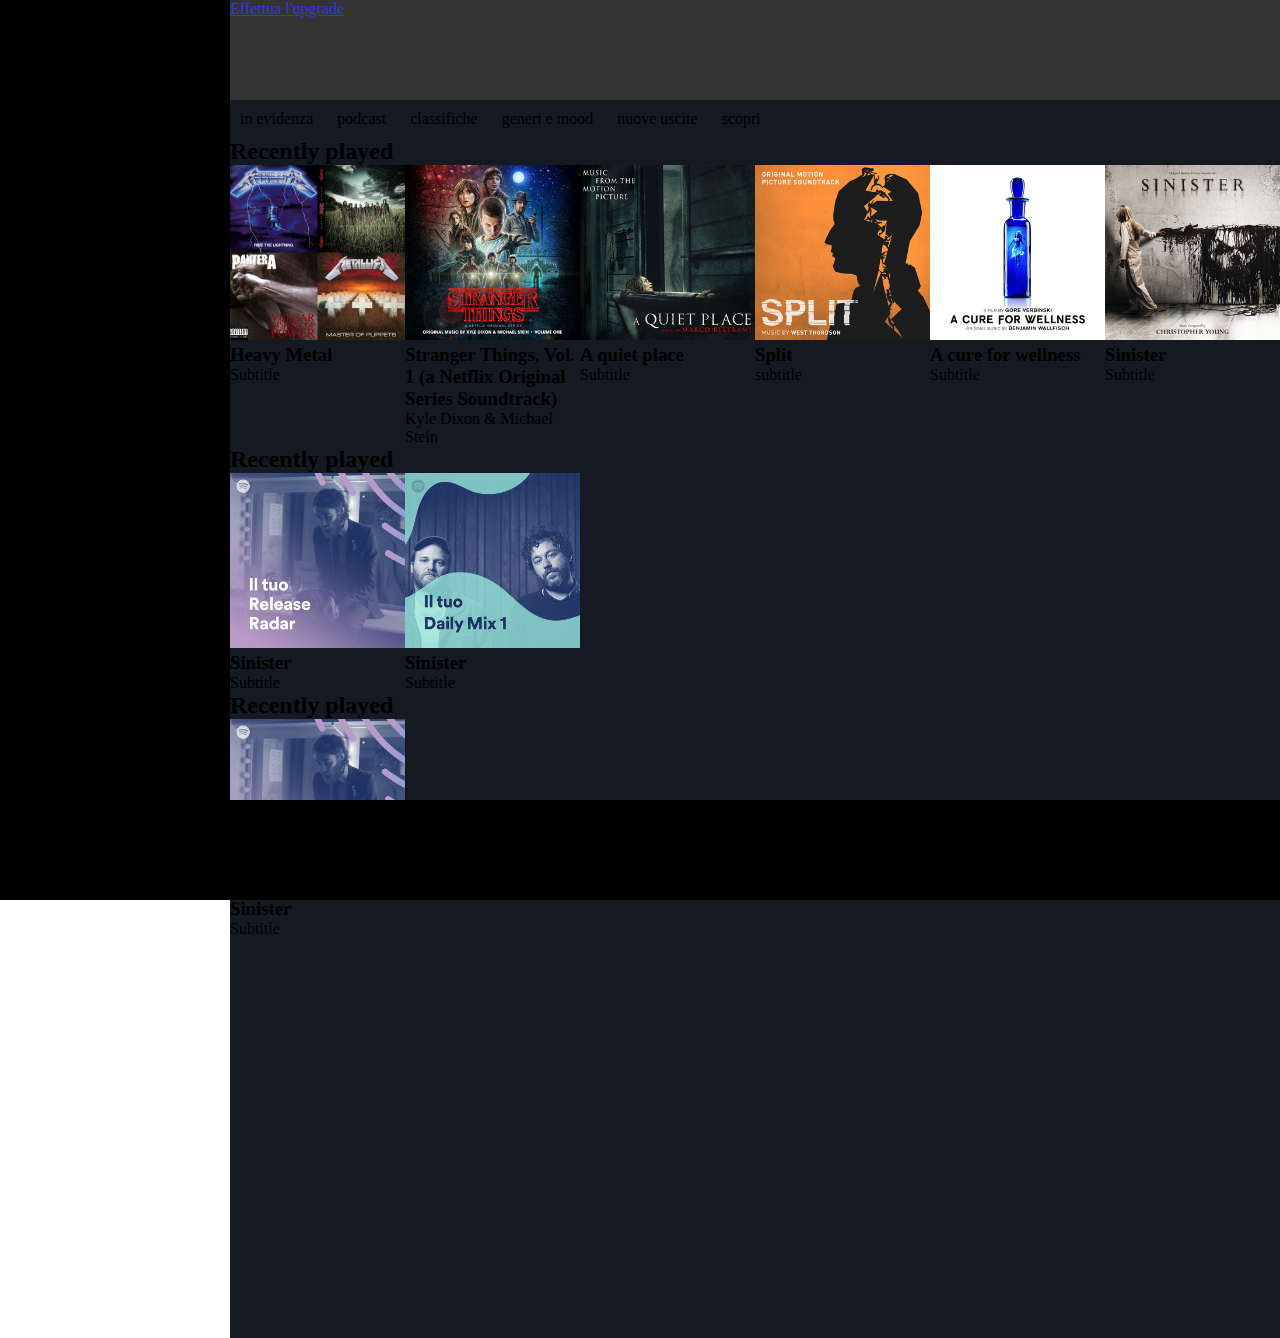
==== index.html @ 2faa11ce "Macrostruttura globale e micro parziale main scorrevole" ====
<!DOCTYPE html>
<html lang="en" dir="ltr">
  <head>
    <meta charset="utf-8">
    <meta name="viewport" content="width=device-width, initial-scale=1, shrink-to-fit=no">
    <link rel="stylesheet" href="https://use.fontawesome.com/releases/v5.7.1/css/all.css"
  integrity="sha384-fnmOCqbTlWIlj8LyTjo7mOUStjsKC4pOpQbqyi7RrhN7udi9RwhKkMHpvLbHG9Sr" crossorigin="anonymous">
  <link href="https://fonts.googleapis.com/css?family=Montserrat:400,500,600,700" rel="stylesheet">
  <link rel="stylesheet" href="css/style.css">
    <title>My Spotify</title>
  </head>
  <body>

    <section id="main">

      <nav>

      </nav>

      <section id="main-view">

        <section id="upgrade">
          <a href="#">Effettua l'upgrade</a>
        </section>

        <section id="main-content">

          <div class="menu-main">

            <ul>
              <li>in evidenza</li>
              <li>podcast</li>
              <li>classifiche</li>
              <li>generi e mood</li>
              <li>nuove uscite</li>
              <li>scopri</li>
            </ul>

            <div class="album-cover">
              <h2 class="boxfiltro">Recently played</h2>
              <div class="recently-played">
                <div class="cover">

                  <img src="img/metal_lifting.jpg" alt="">

                  <h3>Heavy Metal</h3>

                  <p>Subtitle</p>

                </div>
                <div class="cover">

                  <img src="img/stranger.jpeg" alt="">

                  <h3>Stranger Things, Vol. 1 (a Netflix Original Series Soundtrack)</h3>

                  <p>Kyle Dixon & Michael Stein</p>

                </div>
                <div class="cover">

                  <img src="img/aquietplace.jpeg" alt="">

                  <h3>A quiet place</h3>

                  <p>Subtitle</p>

                </div>
                <div class="cover">

                  <img src="img/split.jpeg" alt="">

                  <h3>Split</h3>

                  <p>subtitle</p>

                </div>
                <div class="cover">

                  <img src="img/cure.jpeg" alt="">

                  <h3>A cure for wellness</h3>

                  <p>Subtitle</p>

                </div>
                <div class="cover">

                  <img src="img/sinister.jpeg" alt="">

                  <h3>Sinister</h3>

                  <p>Subtitle</p>

                </div>


              </div>

              <div class="creatoper">

                <h2 class="boxfiltro">Recently played</h2>

                <div class="cover">

                  <img src="img/radar.jpeg" alt="">

                  <h3>Sinister</h3>

                  <p>Subtitle</p>

                </div>

                <div class="cover">

                  <img src="img/mixdaily.jpeg" alt="">

                  <h3>Sinister</h3>

                  <p>Subtitle</p>

                </div>

              </div>

              <div class="popolari">

                <h2 class="boxfiltro">Recently played</h2>

                <div class="cover">

                  <img src="img/radar.jpeg" alt="">

                  <h3>Sinister</h3>

                  <p>Subtitle</p>

                </div>

              </div>

            </div>

          </div>





        </section>

        <section id="player">


        </section>


      </section>

    </section>


  </body>
</html>
---- css/style.css ----
* {
  margin: 0;
  padding: 0;
  box-sizing: border-box;
}


/* NAV */

nav {
  top:0;
  position: fixed;
  display: flex;
  background: black;
  width: 230px;
  height: 100%;
  display: flex;
}



/* PARTE CENTRALE */

#main-view {
  margin-left: 230px;
  width: calc(100% - 230px)
}

/* barra superiore fissa */

#upgrade {
  top:0;
  position: fixed;
  display: flex;
  width: 100%;
  height: 100px;
  background-color: black;
  opacity: 0.8;
  z-index: 3;
}

/* centrale scorrevole */

#main-content {
  margin-top: 100px;
  display: flex;
  /* height: 100vh; */
  z-index: 999;
  background-color: #141922;
  padding-bottom: 400px;
}

.menu-main {
  width: 100%;
  display: inline-block;
}

.menu-main li{
  display: inline-block;
  margin: 10px;
  text-align: center;
}

.recently-played, .creatoper {
  display: flex;
  flex-wrap: wrap;
}


.cover {
  width: calc(100% / 6);
}

.cover img {
  max-width: 100%;
}
/* player basso fisso */

#player {
  bottom: 0;
  position: fixed;
  display: flex;
  width: 100%;
  height: 100px;
  background: black;
  z-index: 1;
}

.row {
  display: flex;
  flex-wrap: wrap;
}

.boxfiltro {
  flex: 0 0 100%;
}
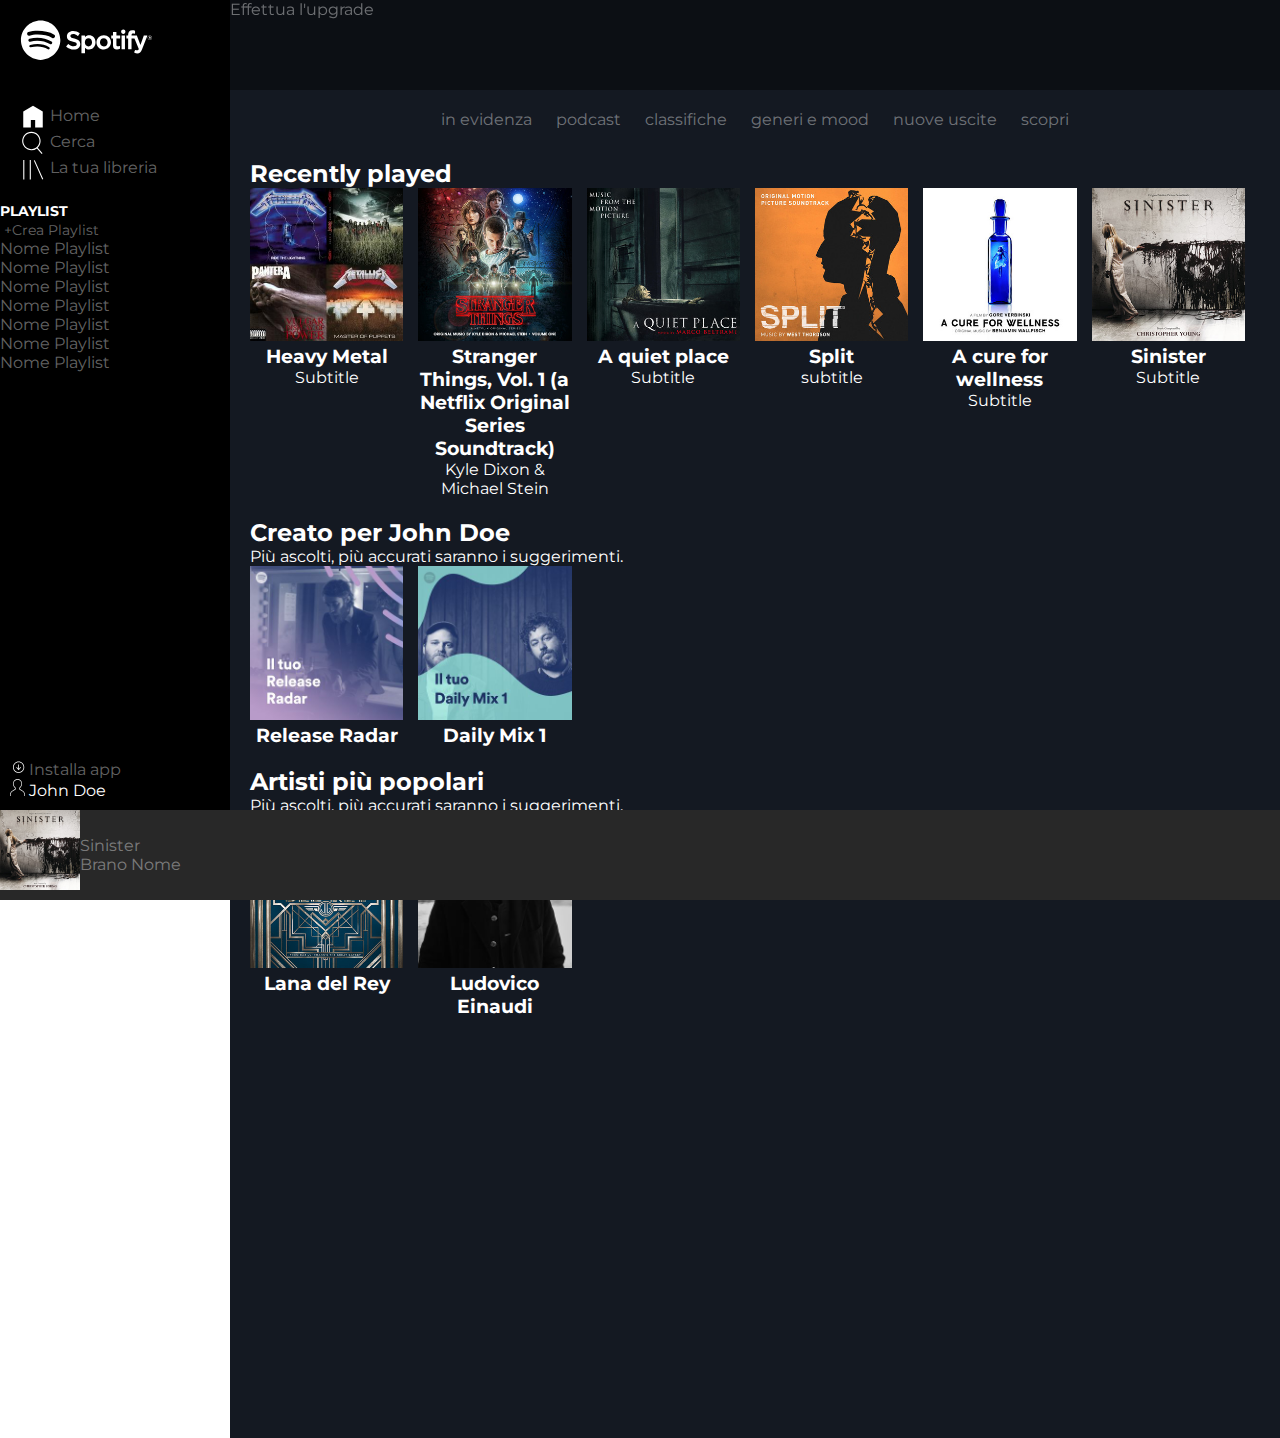
==== commit 7c70502e: "Macro e micro strutture ok. ToDo: footer, ingombri generali e dettagli." ====
--- a/index.html
+++ b/index.html
@@ -13,9 +13,69 @@
 
     <section id="main">
 
-      <nav>
-
-      </nav>
+      <aside class="nav">
+
+        <div class="logo">
+          <img src="img/logo.svg" alt="">
+        </div>
+
+        <div class="main-nav">
+
+          <ul>
+            <li>
+              <img src="img/home.svg" alt="">
+              <a href="#">Home</a>
+            </li>
+            <li>
+              <img src="img/search.svg" alt="">
+              <a href="#">Cerca</a>
+            </li>
+            <li>
+              <img src="img/libreria.svg" alt="">
+              <a href="#">La tua libreria</a>
+            </li>
+          </ul>
+
+        </div>
+
+        <div class="playlist-nav">
+
+          <h2>PLAYLIST</h2>
+
+          <img src="img/" alt="">
+          <span><span id#="plus">+</span>Crea Playlist</span>
+
+          <ul>
+            <li><a href="#">Nome Playlist</a></li>
+            <li><a href="#">Nome Playlist</a></li>
+            <li><a href="#">Nome Playlist</a></li>
+            <li><a href="#">Nome Playlist</a></li>
+            <li><a href="#">Nome Playlist</a></li>
+            <li><a href="#">Nome Playlist</a></li>
+            <li><a href="#">Nome Playlist</a></li>
+          </ul>
+
+
+        </div>
+
+        <div class="nav-bottom">
+
+          <div class="download-app">
+            <img src="img/download.svg" alt="">
+            <a href="#">Installa app</a>
+          </div>
+
+          <div class="user">
+            <img src="img/profile.svg" alt="">
+            <span>John Doe</span>
+
+          </div>
+
+
+        </div>
+
+
+      </aside>
 
       <section id="main-view">
 
@@ -27,18 +87,20 @@
 
           <div class="menu-main">
 
-            <ul>
-              <li>in evidenza</li>
-              <li>podcast</li>
-              <li>classifiche</li>
-              <li>generi e mood</li>
-              <li>nuove uscite</li>
-              <li>scopri</li>
+            <ul class="lista-cover">
+              <li><a href="#">in evidenza</a></li>
+              <li><a href="#">podcast</a></li>
+              <li><a href="#">classifiche</a></li>
+              <li><a href="#">generi e mood</a></li>
+              <li><a href="#">nuove uscite</a></li>
+              <li><a href="#">scopri</a></li>
             </ul>
 
             <div class="album-cover">
-              <h2 class="boxfiltro">Recently played</h2>
+
               <div class="recently-played">
+                <h2 class="boxfiltro">Recently played</h2>
+
                 <div class="cover">
 
                   <img src="img/metal_lifting.jpg" alt="">
@@ -99,15 +161,14 @@
 
               <div class="creatoper">
 
-                <h2 class="boxfiltro">Recently played</h2>
+                <h2 class="boxfiltro">Creato per John Doe</h2>
+                <p class="boxfiltro">Più ascolti, più accurati saranno i suggerimenti.</p>
 
                 <div class="cover">
 
                   <img src="img/radar.jpeg" alt="">
 
-                  <h3>Sinister</h3>
-
-                  <p>Subtitle</p>
+                  <h3>Release Radar</h3>
 
                 </div>
 
@@ -115,9 +176,7 @@
 
                   <img src="img/mixdaily.jpeg" alt="">
 
-                  <h3>Sinister</h3>
-
-                  <p>Subtitle</p>
+                  <h3>Daily Mix 1</h3>
 
                 </div>
 
@@ -125,15 +184,22 @@
 
               <div class="popolari">
 
-                <h2 class="boxfiltro">Recently played</h2>
-
-                <div class="cover">
-
-                  <img src="img/radar.jpeg" alt="">
-
-                  <h3>Sinister</h3>
-
-                  <p>Subtitle</p>
+                <h2 class="boxfiltro">Artisti più popolari</h2>
+                <p class="boxfiltro">Più ascolti, più accurati saranno i suggerimenti.</p>
+
+                <div class="cover">
+
+                  <img src="img/youg.jpeg" alt="">
+
+                  <h3>Lana del Rey</h3>
+
+                </div>
+
+                <div class="cover">
+
+                  <img src="img/einaudi.jpeg" alt="">
+
+                  <h3>Ludovico Einaudi</h3>
 
                 </div>
 
@@ -149,11 +215,34 @@
 
         </section>
 
-        <section id="player">
-
-
-        </section>
-
+
+
+
+      </section>
+
+      <section id="player">
+
+        <div class="player-left">
+
+          <div class="cover-player">
+            <img src="img/sinister.jpeg" alt="">
+          </div>
+
+          <div class="dati-traccia">
+            <a href="#">Sinister</a>
+            <a href="#">Brano Nome</a>
+          </div>
+
+          <div class="player-icon">
+            <a href="#"><i class="far fa-heart"></i></a>
+            <img src="img/" alt="">
+            <a href="#"><i class="far fa-folder"></i></i></a>
+            <img src="img/" alt="">
+
+          </div>
+
+
+        </div>
 
       </section>
 
--- a/css/style.css
+++ b/css/style.css
@@ -4,26 +4,78 @@
   box-sizing: border-box;
 }
 
+body {
+  font-family: 'Montserrat'
+}
+
 
 /* NAV */
 
-nav {
+.nav {
   top:0;
   position: fixed;
   display: flex;
-  background: black;
+  background: #000;
   width: 230px;
-  height: 100%;
+  height: calc(100% - 90px);
   display: flex;
+  flex-direction: column;
+
+}
+
+.logo {
+  padding: 20px;
+}
+
+.logo img {
+  width: 70%;
+}
+
+.main-nav {
+  padding: 20px;
+}
+
+.main-nav img {
+  height: 26px;
+  vertical-align: middle;
+}
+
+.playlist-nav h2 {
+  color: #fff;
+  font-size: 14px;
+}
+
+.playlist-nav span {
+  color: #fff;
+  font-size: 14px;
+  color: rgba(255, 255, 255, 0.4);
 }
 
 
+
+
+
+.nav-bottom {
+  color: #fff;
+  display: flex;
+  flex-direction: column;
+  justify-content: flex-end;
+  height: 100%;
+}
+
+.nav-bottom img {
+  width: 15px;
+}
+
+.nav-bottom {
+  padding: 10px 10px;;
+}
 
 /* PARTE CENTRALE */
 
 #main-view {
   margin-left: 230px;
-  width: calc(100% - 230px)
+  /* width: calc(100% - 230px) */
 }
 
 /* barra superiore fissa */
@@ -32,17 +84,17 @@
   top:0;
   position: fixed;
   display: flex;
-  width: 100%;
-  height: 100px;
-  background-color: black;
-  opacity: 0.8;
+  text-align: right;
+  width: calc(100vw - 230px);
+  height: 90px;
+  background-color: rgba(0, 0, 0, 0.4);
   z-index: 3;
 }
 
 /* centrale scorrevole */
 
 #main-content {
-  margin-top: 100px;
+  padding-top: 100px;
   display: flex;
   /* height: 100vh; */
   z-index: 999;
@@ -50,9 +102,13 @@
   padding-bottom: 400px;
 }
 
-.menu-main {
-  width: 100%;
-  display: inline-block;
+.menu-main ul {
+  text-align: center;
+}
+
+a {
+  text-decoration: none;
+  color: rgba(255, 255, 255, 0.4);
 }
 
 .menu-main li{
@@ -61,29 +117,61 @@
   text-align: center;
 }
 
-.recently-played, .creatoper {
+.recently-played, .creatoper, .popolari {
   display: flex;
   flex-wrap: wrap;
+  margin: 20px;
 }
 
-
 .cover {
-  width: calc(100% / 6);
+  flex-basis: calc(100% / 6 - 15px);
+  text-align: center;
+  color: #fff;
+  margin-right: 15px;
 }
 
 .cover img {
   max-width: 100%;
 }
+
 /* player basso fisso */
-
 #player {
   bottom: 0;
   position: fixed;
   display: flex;
+  flex-direction: row;
+  width: 100vw;
+  height: 90px;
+  background: #282828;
+  z-index: 5;
+}
+
+
+.player-left {
+  display: flex;
+  flex-direction: row;
+}
+
+.dati-traccia {
+  display: flex;
+  flex-direction: column;
+  justify-content:center;
+}
+
+.player-icon {
+  display: flex;
+  justify-content:center;
+  align-items:center;
+}
+
+
+
+.cover-player {
+  width: 20%;
+}
+
+.player-left img {
   width: 100%;
-  height: 100px;
-  background: black;
-  z-index: 1;
 }
 
 .row {
@@ -93,4 +181,5 @@
 
 .boxfiltro {
   flex: 0 0 100%;
+  color: #fff;
 }
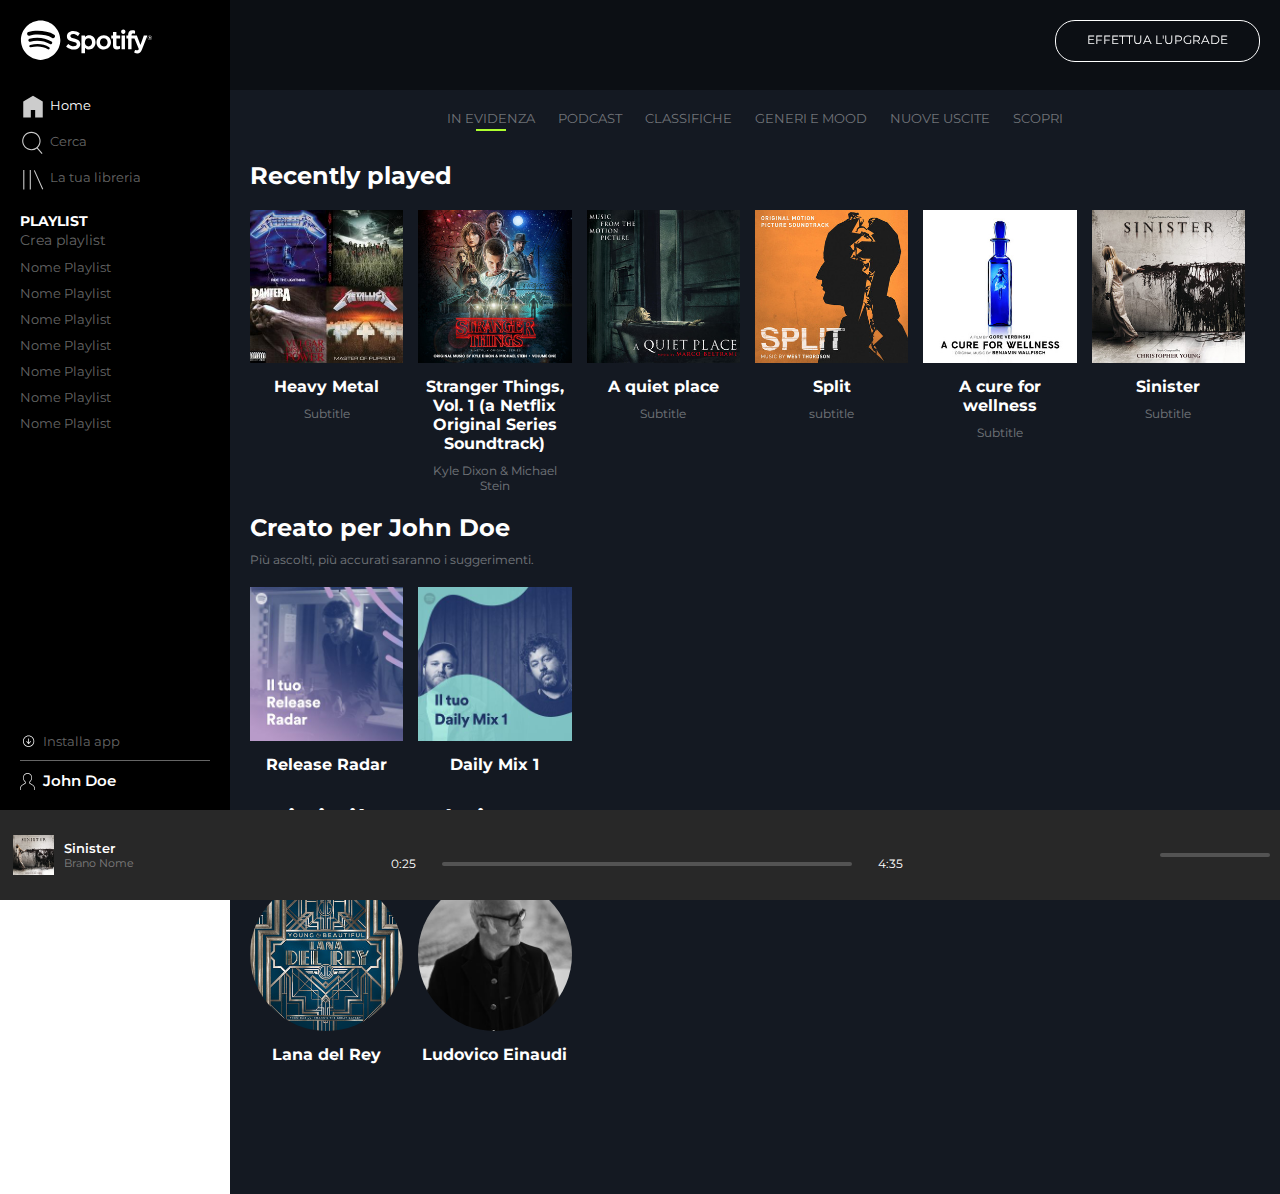
==== commit c197d1a3: "Completo. ToDo: hover e dettagli vari." ====
--- a/index.html
+++ b/index.html
@@ -41,9 +41,8 @@
         <div class="playlist-nav">
 
           <h2>PLAYLIST</h2>
-
-          <img src="img/" alt="">
-          <span><span id#="plus">+</span>Crea Playlist</span>
+          </i><span id="crea">Crea playlist</span>
+
 
           <ul>
             <li><a href="#">Nome Playlist</a></li>
@@ -53,6 +52,7 @@
             <li><a href="#">Nome Playlist</a></li>
             <li><a href="#">Nome Playlist</a></li>
             <li><a href="#">Nome Playlist</a></li>
+
           </ul>
 
 
@@ -88,7 +88,12 @@
           <div class="menu-main">
 
             <ul class="lista-cover">
-              <li><a href="#">in evidenza</a></li>
+              <li>
+                <a class="" href="#">in evidenza</a>
+                <div class="active">
+
+                </div>
+              </li>
               <li><a href="#">podcast</a></li>
               <li><a href="#">classifiche</a></li>
               <li><a href="#">generi e mood</a></li>
@@ -103,7 +108,12 @@
 
                 <div class="cover">
 
-                  <img src="img/metal_lifting.jpg" alt="">
+                  <div class="cover-wrap">
+                    <img src="img/metal_lifting.jpg" alt="">
+                    <div class="overlay">
+                      <i class="far fa-play-circle"></i>
+                    </div>
+                  </div>
 
                   <h3>Heavy Metal</h3>
 
@@ -112,7 +122,14 @@
                 </div>
                 <div class="cover">
 
-                  <img src="img/stranger.jpeg" alt="">
+                  <div class="cover-wrap">
+                    <img src="img/stranger.jpeg" alt="">
+                    <div class="overlay">
+                      <i class="far fa-play-circle"></i>
+                    </div>
+                  </div>
+
+
 
                   <h3>Stranger Things, Vol. 1 (a Netflix Original Series Soundtrack)</h3>
 
@@ -121,7 +138,14 @@
                 </div>
                 <div class="cover">
 
-                  <img src="img/aquietplace.jpeg" alt="">
+
+                  <div class="cover-wrap">
+                    <img src="img/aquietplace.jpeg" alt="">
+                    <div class="overlay">
+                      <i class="far fa-play-circle"></i>
+                    </div>
+                  </div>
+
 
                   <h3>A quiet place</h3>
 
@@ -130,7 +154,13 @@
                 </div>
                 <div class="cover">
 
-                  <img src="img/split.jpeg" alt="">
+                  <div class="cover-wrap">
+                    <img src="img/split.jpeg" alt="">
+                    <div class="overlay">
+                      <i class="far fa-play-circle"></i>
+                    </div>
+                  </div>
+
 
                   <h3>Split</h3>
 
@@ -139,7 +169,12 @@
                 </div>
                 <div class="cover">
 
-                  <img src="img/cure.jpeg" alt="">
+                  <div class="cover-wrap">
+                    <img src="img/cure.jpeg" alt="">
+                    <div class="overlay">
+                      <i class="far fa-play-circle"></i>
+                    </div>
+                  </div>
 
                   <h3>A cure for wellness</h3>
 
@@ -148,7 +183,12 @@
                 </div>
                 <div class="cover">
 
-                  <img src="img/sinister.jpeg" alt="">
+                  <div class="cover-wrap">
+                    <img src="img/sinister.jpeg" alt="">
+                    <div class="overlay">
+                      <i class="far fa-play-circle"></i>
+                    </div>
+                  </div>
 
                   <h3>Sinister</h3>
 
@@ -166,7 +206,12 @@
 
                 <div class="cover">
 
-                  <img src="img/radar.jpeg" alt="">
+                  <div class="cover-wrap">
+                    <img src="img/radar.jpeg" alt="">
+                    <div class="overlay">
+                      <i class="far fa-play-circle"></i>
+                    </div>
+                  </div>
 
                   <h3>Release Radar</h3>
 
@@ -174,7 +219,12 @@
 
                 <div class="cover">
 
-                  <img src="img/mixdaily.jpeg" alt="">
+                  <div class="cover-wrap">
+                    <img src="img/mixdaily.jpeg" alt="">
+                    <div class="overlay">
+                      <i class="far fa-play-circle"></i>
+                    </div>
+                  </div>
 
                   <h3>Daily Mix 1</h3>
 
@@ -189,7 +239,12 @@
 
                 <div class="cover">
 
-                  <img src="img/youg.jpeg" alt="">
+                  <div class="cover-wrap">
+                    <img src="img/youg.jpeg" alt="">
+                    <div class="overlay">
+                      <i class="far fa-play-circle"></i>
+                    </div>
+                  </div>
 
                   <h3>Lana del Rey</h3>
 
@@ -197,7 +252,12 @@
 
                 <div class="cover">
 
-                  <img src="img/einaudi.jpeg" alt="">
+                  <div class="cover-wrap">
+                    <img src="img/einaudi.jpeg" alt="">
+                    <div class="overlay">
+                      <i class="far fa-play-circle"></i>
+                    </div>
+                  </div>
 
                   <h3>Ludovico Einaudi</h3>
 
@@ -209,14 +269,7 @@
 
           </div>
 
-
-
-
-
         </section>
-
-
-
 
       </section>
 
@@ -229,19 +282,53 @@
           </div>
 
           <div class="dati-traccia">
-            <a href="#">Sinister</a>
-            <a href="#">Brano Nome</a>
+            <a href="#" id="artist">Sinister</a>
+            <a href="#" id="track-name">Brano Nome</a>
           </div>
 
           <div class="player-icon">
             <a href="#"><i class="far fa-heart"></i></a>
             <img src="img/" alt="">
-            <a href="#"><i class="far fa-folder"></i></i></a>
+            <a href="#"><i class="far fa-folder"></i></></a>
             <img src="img/" alt="">
 
           </div>
 
-
+        </div>
+
+        <div class="player-central">
+
+          <div class="player-icons">
+            <i class="fas fa-random"></i>
+            <i class="fas fa-step-backward"></i>
+            <i class="far fa-play-circle"></i>
+            <i class="fas fa-step-forward"></i>
+            <i class="fas fa-redo-alt"></i>
+          </div>
+
+          <div class="player-bar">
+            <div class="actual-time">
+              0:25
+            </div>
+
+            <div class="progress-bar"></div>
+
+            <div class="total-time">
+              4:35
+            </div>
+
+          </div>
+
+        </div>
+
+        <div class="player-right">
+
+        <div class="player-options">
+          <i class="fas fa-list-ul"></i>
+          <i class="fas fa-desktop"></i>
+          <i class="fas fa-volume-up"></i>
+          <div class="volume-bar"></div>
+        </div>
         </div>
 
       </section>
--- a/css/style.css
+++ b/css/style.css
@@ -32,50 +32,112 @@
 }
 
 .main-nav {
-  padding: 20px;
+  padding: 0 20px;
+  font-size: 13px;
 }
 
 .main-nav img {
   height: 26px;
+  opacity: 0.8;
   vertical-align: middle;
 }
 
+.main-nav li {
+  padding-top: 10px;
+}
+
+.main-nav li a {
+  padding:1px;
+}
+
+.main-nav li:first-child a {
+  color: #fff;
+}
+
+.main-nav li a:hover {
+  color: #fff;
+}
+
+
+
+.playlist-nav {
+  padding: 20px;
+  height: 700px;
+  overflow-y:auto ;
+}
+
 .playlist-nav h2 {
   color: #fff;
   font-size: 14px;
 }
 
-.playlist-nav span {
+.playlist-nav #crea {
   color: #fff;
   font-size: 14px;
   color: rgba(255, 255, 255, 0.4);
 }
 
-
-
+.playlist-nav plus {
+  color:white;
+
+}
+
+.playlist-nav li {
+  font-size:13px;
+  padding-top: 10px;
+}
+
+.playlist-nav li a:hover {
+  color: #fff;
+}
+
+.playlist-nav ul {
+
+}
 
 
 .nav-bottom {
+  margin: 20px;
   color: #fff;
   display: flex;
   flex-direction: column;
   justify-content: flex-end;
-  height: 100%;
+  height: 177px;;
 }
 
 .nav-bottom img {
   width: 15px;
-}
-
-.nav-bottom {
-  padding: 10px 10px;;
+  vertical-align: middle;
+}
+
+.download-app {
+  padding-bottom: 10px;
+  border-bottom: 1px solid rgba(255, 255, 255, 0.4);;
+}
+
+.download-app a {
+  font-size: 13px;
+  padding-left: 4px;
+}
+
+.user img {
+
+}
+
+.user {
+  font-size:15px;
+  font-weight: 600;
+  padding-top: 10px;
+}
+
+.user span {
+  padding-left: 4px;
 }
 
 /* PARTE CENTRALE */
 
 #main-view {
   margin-left: 230px;
-  /* width: calc(100% - 230px) */
 }
 
 /* barra superiore fissa */
@@ -84,11 +146,30 @@
   top:0;
   position: fixed;
   display: flex;
+  justify-content: flex-end;
   text-align: right;
-  width: calc(100vw - 230px);
+  width: calc(100% - 230px);
   height: 90px;
   background-color: rgba(0, 0, 0, 0.4);
+  padding: 20px;
   z-index: 3;
+}
+
+#upgrade a {
+  padding: 14px;
+  width: 205px;
+  height: 42px;
+  font-size:12px;
+  line-height: 10px;
+  border: 1px solid #fff;
+  border-radius: 20px;
+  text-align: center;
+  text-transform: uppercase;
+  color: #fff;
+}
+
+#upgrade a:hover {
+  transform: scale(1.06);
 }
 
 /* centrale scorrevole */
@@ -96,14 +177,25 @@
 #main-content {
   padding-top: 100px;
   display: flex;
-  /* height: 100vh; */
   z-index: 999;
   background-color: #141922;
-  padding-bottom: 400px;
-}
-
-.menu-main ul {
+  padding-bottom: 100px;
+}
+
+.menu-main .lista-cover {
+  font-size: 13px;
+  text-transform: uppercase;
   text-align: center;
+}
+
+.lista-cover .active {
+  margin: 3px auto 0;
+  width: 34%;
+  border-bottom: 2px solid #adff2f;
+}
+
+.lista-cover li a:hover {
+  color: #fff;
 }
 
 a {
@@ -134,13 +226,59 @@
   max-width: 100%;
 }
 
+.cover h3 {
+  padding:10px 0;
+  font-size:16px;
+}
+
+.cover p {
+  font-size:12px;
+  opacity: 0.4;
+}
+
+.cover-wrap {
+  position:relative;
+}
+
+.cover-wrap i {
+  font-size:60px;
+  line-height: 257px;
+}
+
+.cover-wrap:hover .overlay {
+  display: block;
+}
+
+.popolari .cover-wrap:hover .overlay {
+  border-radius: 100%;
+}
+
+.overlay {
+  display: none;
+  top:0;
+  position: absolute;
+  width: 100%;
+  height: 100%;
+  background-color: rgba(0, 0, 0, 0.5);
+}
+
+.creatoper p, .popolari p {
+  margin-top: -10px;
+  font-size: 12px;
+  opacity: 0.4;
+}
+
+.popolari .cover img {
+  border-radius: 100%;
+}
+
 /* player basso fisso */
 #player {
   bottom: 0;
   position: fixed;
   display: flex;
-  flex-direction: row;
-  width: 100vw;
+  justify-content: space-between;
+  width: 100%;
   height: 90px;
   background: #282828;
   z-index: 5;
@@ -150,36 +288,124 @@
 .player-left {
   display: flex;
   flex-direction: row;
+  width: 254px;
 }
 
 .dati-traccia {
   display: flex;
   flex-direction: column;
   justify-content:center;
+  padding-left: 10px;
+}
+
+.dati-traccia #artist {
+  font-size: 13px;
+  color: #fff;
+  font-weight: 600;
+}
+
+.dati-traccia #track-name {
+  font-size:11px;
 }
 
 .player-icon {
   display: flex;
   justify-content:center;
   align-items:center;
-}
-
-
+  margin-left:25px;
+}
+
+.player-icon a {
+  margin-left:15px;
+}
 
 .cover-player {
-  width: 20%;
+  display: flex;
+  flex-direction: column;
+  justify-content:center;
+  margin-left:13px;
+  width: 16%;
 }
 
 .player-left img {
   width: 100%;
 }
 
+.player-central {
+  display: flex;
+  flex-direction: column;
+  justify-content: space-around;
+  width: 40%;
+  height: 100%;
+}
+
+.player-icons {
+  display: flex;
+  justify-content: center;
+  align-items: center;
+  color: #fff;
+  font-size: 17px;
+}
+
+.player-icons i {
+  padding: 10px;
+}
+
+.player-icons i:nth-child(3) {
+  font-size: 30px;
+}
+
+.player-bar {
+  display: flex;
+  justify-content: space-between;
+  align-items: center;
+  width: 100%;
+  padding-bottom:20px;
+}
+
+.actual-time, .total-time {
+  font-size: 12px;
+  color: #fff;
+}
+
+.progress-bar {
+  width: 80%;
+  height: 4px;
+  border-radius: 4px;
+  background-color: rgba(255, 255, 255, 0.2);
+  cursor: pointer;
+}
+
+.player-right {
+  display: flex;
+  width: 240px;
+  height: 100%;
+  padding: 10px;
+}
+
+.player-options {
+  color: #fff;
+  width: 250px;
+  display: flex;
+  align-items: center;
+  justify-content: space-between;
+}
+
+.volume-bar {
+  width: 50%;
+  height: 4px;
+  border-radius: 4px;
+  background-color: rgba(255, 255, 255, 0.2);
+  cursor: pointer;
+}
+
 .row {
   display: flex;
   flex-wrap: wrap;
 }
 
 .boxfiltro {
+  margin-bottom: 20px;
   flex: 0 0 100%;
   color: #fff;
 }
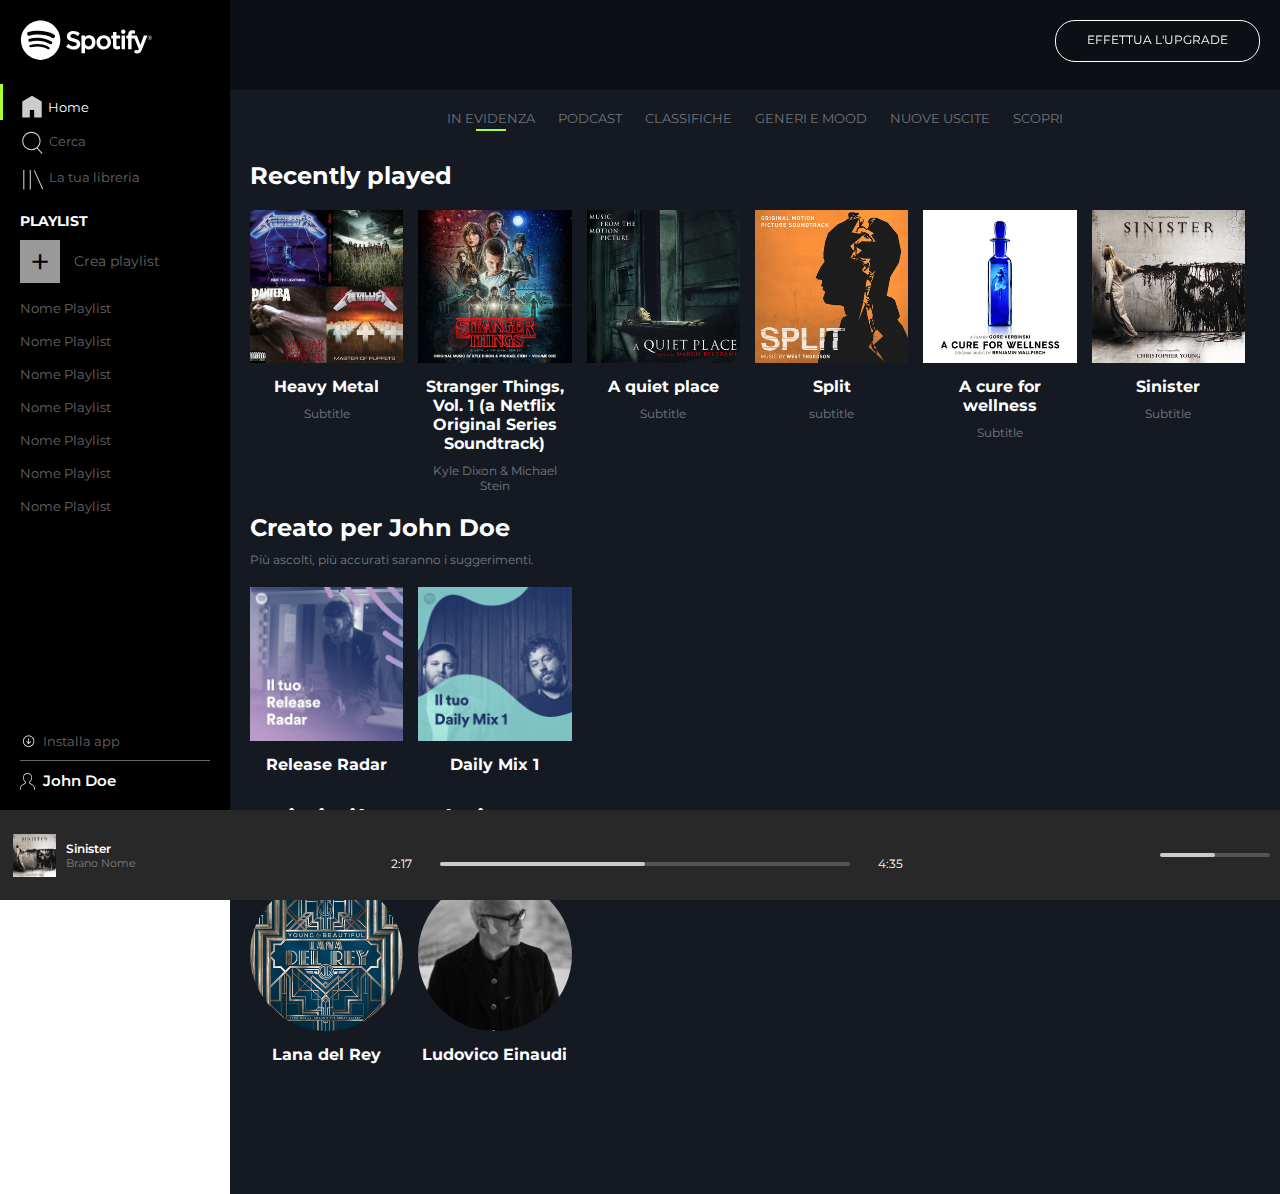
==== commit 1c8f30b3: "Completo" ====
--- a/index.html
+++ b/index.html
@@ -16,10 +16,11 @@
       <aside class="nav">
 
         <div class="logo">
-          <img src="img/logo.svg" alt="">
+          <img src="img/logo.svg" class="logo-big" alt="">
         </div>
 
         <div class="main-nav">
+          <img src="img/logo-small.svg" class="logo-small" alt="">
 
           <ul>
             <li>
@@ -41,7 +42,11 @@
         <div class="playlist-nav">
 
           <h2>PLAYLIST</h2>
-          </i><span id="crea">Crea playlist</span>
+          <div class="crea-playlist">
+            <span id="plus">+</span>
+            <span id="crea">Crea playlist</span>
+          </div>
+
 
 
           <ul>
@@ -196,7 +201,6 @@
 
                 </div>
 
-
               </div>
 
               <div class="creatoper">
@@ -273,65 +277,81 @@
 
       </section>
 
-      <section id="player">
-
-        <div class="player-left">
-
-          <div class="cover-player">
-            <img src="img/sinister.jpeg" alt="">
-          </div>
-
-          <div class="dati-traccia">
-            <a href="#" id="artist">Sinister</a>
-            <a href="#" id="track-name">Brano Nome</a>
-          </div>
-
-          <div class="player-icon">
-            <a href="#"><i class="far fa-heart"></i></a>
-            <img src="img/" alt="">
-            <a href="#"><i class="far fa-folder"></i></></a>
-            <img src="img/" alt="">
-
-          </div>
-
-        </div>
-
-        <div class="player-central">
-
-          <div class="player-icons">
-            <i class="fas fa-random"></i>
-            <i class="fas fa-step-backward"></i>
-            <i class="far fa-play-circle"></i>
-            <i class="fas fa-step-forward"></i>
-            <i class="fas fa-redo-alt"></i>
-          </div>
-
-          <div class="player-bar">
-            <div class="actual-time">
-              0:25
+    </section>
+
+    <section id="player">
+
+      <div class="player-left">
+
+        <div class="cover-player">
+          <img src="img/sinister.jpeg" alt="">
+        </div>
+
+        <div class="dati-traccia">
+          <a href="#" id="artist">Sinister</a>
+          <a href="#" id="track-name">Brano Nome</a>
+        </div>
+
+        <div class="player-icon">
+          <a href="#"><i class="far fa-heart"></i></a>
+          <img src="img/" alt="">
+          <a href="#"><i class="far fa-folder"></i></></a>
+          <img src="img/" alt="">
+
+        </div>
+
+      </div>
+
+      <div class="player-central">
+
+        <div class="player-icons">
+          <i class="fas fa-random"></i>
+          <i class="fas fa-step-backward"></i>
+          <i class="far fa-play-circle"></i>
+          <i class="fas fa-step-forward"></i>
+          <i class="fas fa-redo-alt"></i>
+        </div>
+
+        <div class="player-bar">
+          <div class="actual-time">
+            2:17
+          </div>
+
+          <div class="progress-bar">
+
+            <div class="actual-progress">
+
+              <div class="point"></div>
+
             </div>
 
-            <div class="progress-bar"></div>
-
-            <div class="total-time">
-              4:35
-            </div>
-
-          </div>
-
-        </div>
-
-        <div class="player-right">
-
-        <div class="player-options">
-          <i class="fas fa-list-ul"></i>
-          <i class="fas fa-desktop"></i>
-          <i class="fas fa-volume-up"></i>
-          <div class="volume-bar"></div>
-        </div>
-        </div>
-
-      </section>
+          </div>
+
+          <div class="total-time">
+            4:35
+          </div>
+
+        </div>
+
+      </div>
+
+      <div class="player-right">
+
+      <div class="player-options">
+        <i class="fas fa-list-ul"></i>
+        <i class="fas fa-desktop"></i>
+        <i class="fas fa-volume-up"></i>
+        <div class="volume-bar">
+
+          <div class="actual-progress">
+
+            <div class="point"></div>
+
+          </div>
+
+        </div>
+      </div>
+      </div>
 
     </section>
 
--- a/css/style.css
+++ b/css/style.css
@@ -27,12 +27,15 @@
   padding: 20px;
 }
 
+.logo-small {
+  display: none;
+}
+
 .logo img {
   width: 70%;
 }
 
 .main-nav {
-  padding: 0 20px;
   font-size: 13px;
 }
 
@@ -44,21 +47,23 @@
 
 .main-nav li {
   padding-top: 10px;
-}
-
-.main-nav li a {
-  padding:1px;
-}
+  padding-left: 20px;
+}
+
 
 .main-nav li:first-child a {
   color: #fff;
+  vertical-align: middle;
+}
+
+.main-nav li:first-child {
+  border-left: 3px solid #adff2f;
+  padding-left: 16px;
 }
 
 .main-nav li a:hover {
   color: #fff;
 }
-
-
 
 .playlist-nav {
   padding: 20px;
@@ -71,20 +76,39 @@
   font-size: 14px;
 }
 
+.crea-playlist {
+  margin-top: 10px;
+}
+
+.crea-playlist #plus:hover {
+  background: #fff;
+  cursor: pointer;
+}
+
+.crea-playlist #crea:hover {
+  color: #fff;
+  cursor: pointer;
+}
+
 .playlist-nav #crea {
   color: #fff;
   font-size: 14px;
   color: rgba(255, 255, 255, 0.4);
 }
 
-.playlist-nav plus {
-  color:white;
-
+.playlist-nav #plus {
+  font-size: 35px;
+  padding: 0 10px;
+  margin-right: 10px;
+  color: #000;
+
+  background-color: rgba(255, 255, 255, 0.6);
+  vertical-align: middle;
 }
 
 .playlist-nav li {
   font-size:13px;
-  padding-top: 10px;
+  padding-top: 17px;
 }
 
 .playlist-nav li a:hover {
@@ -94,7 +118,6 @@
 .playlist-nav ul {
 
 }
-
 
 .nav-bottom {
   margin: 20px;
@@ -103,6 +126,10 @@
   flex-direction: column;
   justify-content: flex-end;
   height: 177px;;
+}
+
+.nav-bottom a:hover {
+  color: #fff;
 }
 
 .nav-bottom img {
@@ -299,9 +326,24 @@
 }
 
 .dati-traccia #artist {
-  font-size: 13px;
+  font-size: 12px;
   color: #fff;
   font-weight: 600;
+}
+
+.dati-traccia #artist {
+  font-size: 12px;
+  color: #fff;
+  font-weight: 600;
+}
+
+.dati-traccia #artist:hover {
+  text-decoration: underline;
+}
+
+.dati-traccia #track-name:hover {
+  text-decoration: underline;
+  color: #fff;
 }
 
 .dati-traccia #track-name {
@@ -319,12 +361,16 @@
   margin-left:15px;
 }
 
+.player-icon a i:hover {
+  color: #fff;
+}
+
 .cover-player {
   display: flex;
   flex-direction: column;
   justify-content:center;
   margin-left:13px;
-  width: 16%;
+  width: 43px;
 }
 
 .player-left img {
@@ -345,14 +391,19 @@
   align-items: center;
   color: #fff;
   font-size: 17px;
+
 }
 
 .player-icons i {
-  padding: 10px;
+  padding: 10px 13px;
 }
 
 .player-icons i:nth-child(3) {
   font-size: 30px;
+}
+
+.player-icons i:nth-child(3):hover {
+  transform: scale(1.06);
 }
 
 .player-bar {
@@ -376,6 +427,36 @@
   cursor: pointer;
 }
 
+.actual-progress {
+  position: relative;
+  width: 50%;
+  height: 4px;
+  border-radius: 4px;
+  background-color: #fff;
+  opacity: 0.7;
+}
+
+.progress-bar:hover .actual-progress, .volume-bar:hover .actual-progress {
+  background-color: #adff2f;
+  opacity: 1;
+}
+
+.point {
+  display: none;
+  position: absolute;
+  bottom:-5px;
+  right: 0;
+  width: 13px;
+  height: 13px;
+  background-color: #fff;
+  border-radius: 100%;
+}
+
+.progress-bar:hover .point,
+.volume-bar:hover .point {
+  display: inline-block;
+}
+
 .player-right {
   display: flex;
   width: 240px;
@@ -392,6 +473,7 @@
 }
 
 .volume-bar {
+  position: relative;
   width: 50%;
   height: 4px;
   border-radius: 4px;
@@ -409,3 +491,65 @@
   flex: 0 0 100%;
   color: #fff;
 }
+
+@media screen and (max-width: 1100px) {
+  .cover {
+    flex-basis: calc(100% / 4 - 15px);
+  }
+}
+
+@media screen and (max-width: 700px) {
+  .cover {
+    flex-basis: calc(100% / 2 - 15px);
+  }
+}
+
+@media screen and (max-width: 600px) {
+ .nav {
+   width: 50px;
+   display: flex;
+   flex-direction: column;
+   justify-content: space-between;
+ }
+
+ #main-view {
+    margin-left: 50px;
+  }
+
+  #upgrade {
+  width: calc(100% - 50px);
+  }
+
+  .logo {
+    display: none;
+  }
+
+  .logo-small {
+    display: inline-block;
+  }
+
+  .main-nav {
+    padding: 9px 13px;
+    font-size: 13px;
+}
+
+  .main-nav li a {
+    display: none;
+  }
+
+  .playlist-nav {
+    display: none;
+  }
+
+  .download-app {
+    border-bottom: 0;
+  }
+
+  .download-app a {
+    display: none;
+ }
+
+ .user span {
+    display: none;
+ }
+}
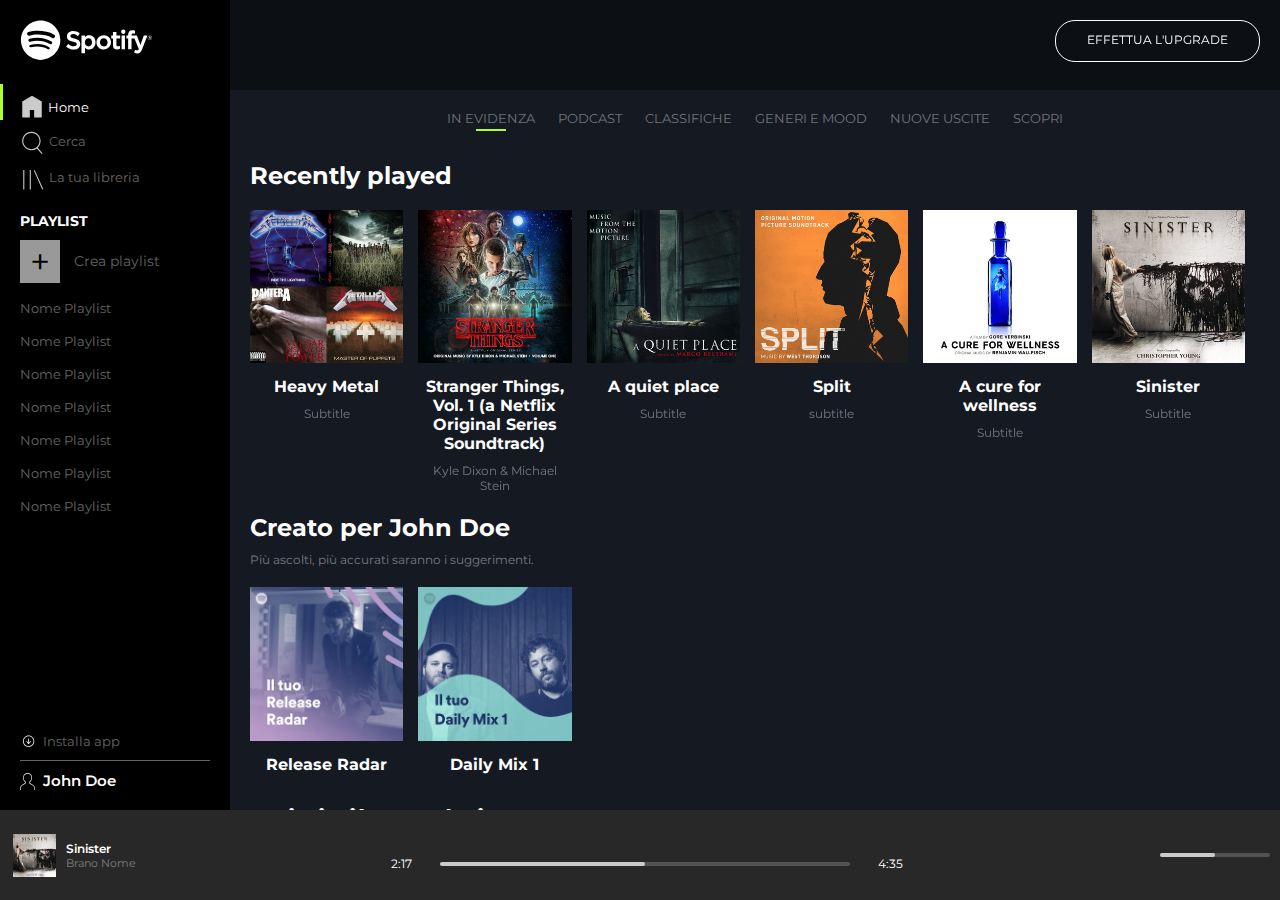
==== commit 354f4bcb: "Refactor e fix vari" ====
--- a/index.html
+++ b/index.html
@@ -11,76 +11,77 @@
   </head>
   <body>
 
+    <aside class="nav">
+
+      <div class="logo">
+        <img src="img/logo.svg" class="logo-big" alt="">
+      </div>
+
+      <div class="main-nav">
+        <img src="img/logo-small.svg" class="logo-small" alt="">
+
+        <ul>
+          <li>
+            <img src="img/home.svg" alt="">
+            <a href="#">Home</a>
+          </li>
+          <li>
+            <img src="img/search.svg" alt="">
+            <a href="#">Cerca</a>
+          </li>
+          <li>
+            <img src="img/libreria.svg" alt="">
+            <a href="#">La tua libreria</a>
+          </li>
+        </ul>
+
+      </div>
+
+      <div class="playlist-nav">
+
+        <h2>PLAYLIST</h2>
+        <div class="crea-playlist">
+          <span id="plus">+</span>
+          <span id="crea">Crea playlist</span>
+        </div>
+
+
+
+        <ul>
+          <li><a href="#">Nome Playlist</a></li>
+          <li><a href="#">Nome Playlist</a></li>
+          <li><a href="#">Nome Playlist</a></li>
+          <li><a href="#">Nome Playlist</a></li>
+          <li><a href="#">Nome Playlist</a></li>
+          <li><a href="#">Nome Playlist</a></li>
+          <li><a href="#">Nome Playlist</a></li>
+
+        </ul>
+
+
+      </div>
+
+      <div class="nav-bottom">
+
+        <div class="download-app">
+          <img src="img/download.svg" alt="">
+          <a href="#">Installa app</a>
+        </div>
+
+        <div class="user">
+          <img src="img/profile.svg" alt="">
+          <span>John Doe</span>
+
+        </div>
+
+
+      </div>
+
+
+    </aside>
     <section id="main">
 
-      <aside class="nav">
-
-        <div class="logo">
-          <img src="img/logo.svg" class="logo-big" alt="">
-        </div>
-
-        <div class="main-nav">
-          <img src="img/logo-small.svg" class="logo-small" alt="">
-
-          <ul>
-            <li>
-              <img src="img/home.svg" alt="">
-              <a href="#">Home</a>
-            </li>
-            <li>
-              <img src="img/search.svg" alt="">
-              <a href="#">Cerca</a>
-            </li>
-            <li>
-              <img src="img/libreria.svg" alt="">
-              <a href="#">La tua libreria</a>
-            </li>
-          </ul>
-
-        </div>
-
-        <div class="playlist-nav">
-
-          <h2>PLAYLIST</h2>
-          <div class="crea-playlist">
-            <span id="plus">+</span>
-            <span id="crea">Crea playlist</span>
-          </div>
-
-
-
-          <ul>
-            <li><a href="#">Nome Playlist</a></li>
-            <li><a href="#">Nome Playlist</a></li>
-            <li><a href="#">Nome Playlist</a></li>
-            <li><a href="#">Nome Playlist</a></li>
-            <li><a href="#">Nome Playlist</a></li>
-            <li><a href="#">Nome Playlist</a></li>
-            <li><a href="#">Nome Playlist</a></li>
-
-          </ul>
-
-
-        </div>
-
-        <div class="nav-bottom">
-
-          <div class="download-app">
-            <img src="img/download.svg" alt="">
-            <a href="#">Installa app</a>
-          </div>
-
-          <div class="user">
-            <img src="img/profile.svg" alt="">
-            <span>John Doe</span>
-
-          </div>
-
-
-        </div>
-
-
-      </aside>
+
 
       <section id="main-view">
 
@@ -279,7 +280,7 @@
 
     </section>
 
-    <section id="player">
+    <footer id="player">
 
       <div class="player-left">
 
@@ -294,10 +295,7 @@
 
         <div class="player-icon">
           <a href="#"><i class="far fa-heart"></i></a>
-          <img src="img/" alt="">
           <a href="#"><i class="far fa-folder"></i></></a>
-          <img src="img/" alt="">
-
         </div>
 
       </div>
@@ -337,23 +335,26 @@
 
       <div class="player-right">
 
-      <div class="player-options">
-        <i class="fas fa-list-ul"></i>
-        <i class="fas fa-desktop"></i>
-        <i class="fas fa-volume-up"></i>
-        <div class="volume-bar">
-
-          <div class="actual-progress">
-
-            <div class="point"></div>
-
-          </div>
-
-        </div>
-      </div>
-      </div>
-
-    </section>
+        <div class="player-options">
+          <div class="options-icon">
+            <i class="fas fa-list-ul"></i>
+            <i class="fas fa-desktop"></i>
+            <i class="fas fa-volume-up"></i>
+          </div>
+
+          <div class="volume-bar">
+
+            <div class="actual-progress">
+
+              <div class="point"></div>
+
+            </div>
+
+          </div>
+        </div>
+      </div>
+
+    </footer>
 
 
   </body>
--- a/css/style.css
+++ b/css/style.css
@@ -5,22 +5,28 @@
 }
 
 body {
-  font-family: 'Montserrat'
+  font-family: 'Montserrat';
+
+}
+
+
+
+
+#main {
+  overflow-y:auto;
+  height: calc(100vh - 90px);
 }
 
 
 /* NAV */
 
 .nav {
-  top:0;
   position: fixed;
-  display: flex;
   background: #000;
   width: 230px;
   height: calc(100% - 90px);
   display: flex;
   flex-direction: column;
-
 }
 
 .logo {
@@ -49,7 +55,6 @@
   padding-top: 10px;
   padding-left: 20px;
 }
-
 
 .main-nav li:first-child a {
   color: #fff;
@@ -101,7 +106,6 @@
   padding: 0 10px;
   margin-right: 10px;
   color: #000;
-
   background-color: rgba(255, 255, 255, 0.6);
   vertical-align: middle;
 }
@@ -115,10 +119,6 @@
   color: #fff;
 }
 
-.playlist-nav ul {
-
-}
-
 .nav-bottom {
   margin: 20px;
   color: #fff;
@@ -126,6 +126,7 @@
   flex-direction: column;
   justify-content: flex-end;
   height: 177px;;
+
 }
 
 .nav-bottom a:hover {
@@ -145,10 +146,6 @@
 .download-app a {
   font-size: 13px;
   padding-left: 4px;
-}
-
-.user img {
-
 }
 
 .user {
@@ -167,19 +164,17 @@
   margin-left: 230px;
 }
 
+
 /* barra superiore fissa */
 
 #upgrade {
-  top:0;
   position: fixed;
   display: flex;
   justify-content: flex-end;
-  text-align: right;
   width: calc(100% - 230px);
   height: 90px;
   background-color: rgba(0, 0, 0, 0.4);
   padding: 20px;
-  z-index: 3;
 }
 
 #upgrade a {
@@ -302,13 +297,13 @@
 /* player basso fisso */
 #player {
   bottom: 0;
+  left: 0;
   position: fixed;
   display: flex;
   justify-content: space-between;
   width: 100%;
   height: 90px;
   background: #282828;
-  z-index: 5;
 }
 
 
@@ -472,6 +467,12 @@
   justify-content: space-between;
 }
 
+.options-icon {
+  display: flex;
+  flex-basis: 50%;
+  justify-content: space-around;
+}
+
 .volume-bar {
   position: relative;
   width: 50%;
@@ -512,6 +513,7 @@
    justify-content: space-between;
  }
 
+
  #main-view {
     margin-left: 50px;
   }
@@ -528,11 +530,21 @@
     display: inline-block;
   }
 
-  .main-nav {
+ .main-nav {
     padding: 9px 13px;
     font-size: 13px;
 }
 
+ .main-nav li {
+    padding-top: 10px;
+    padding-left: 0;
+}
+
+ .main-nav li:first-child {
+   border-left: 0;
+   padding-left: 0px;
+}
+
   .main-nav li a {
     display: none;
   }
@@ -549,6 +561,48 @@
     display: none;
  }
 
+ .player-left {
+   flex-direction: column;
+   align-items:center;
+   width: 170px;
+ }
+
+ .cover-player {
+   margin-left: 10px;
+ }
+
+ .dati-traccia {
+   text-align: center;
+ }
+
+ .player-right {
+   width: 115px;
+ }
+
+ .player-icon {
+   width: 7%;
+   display: flex;
+   margin-right: 35px;
+ }
+
+ .player-options {
+   flex-direction: column;
+   justify-content: center;
+ }
+
+ .player-icons {
+   font-size: 13px;
+ }
+
+ .player-icons i:nth-child(3) {
+  font-size: 25px;
+}
+ .options-icon {
+   margin-bottom: 3px;
+   width: 80px;
+   font-size: 14px;
+ }
+
  .user span {
     display: none;
  }
